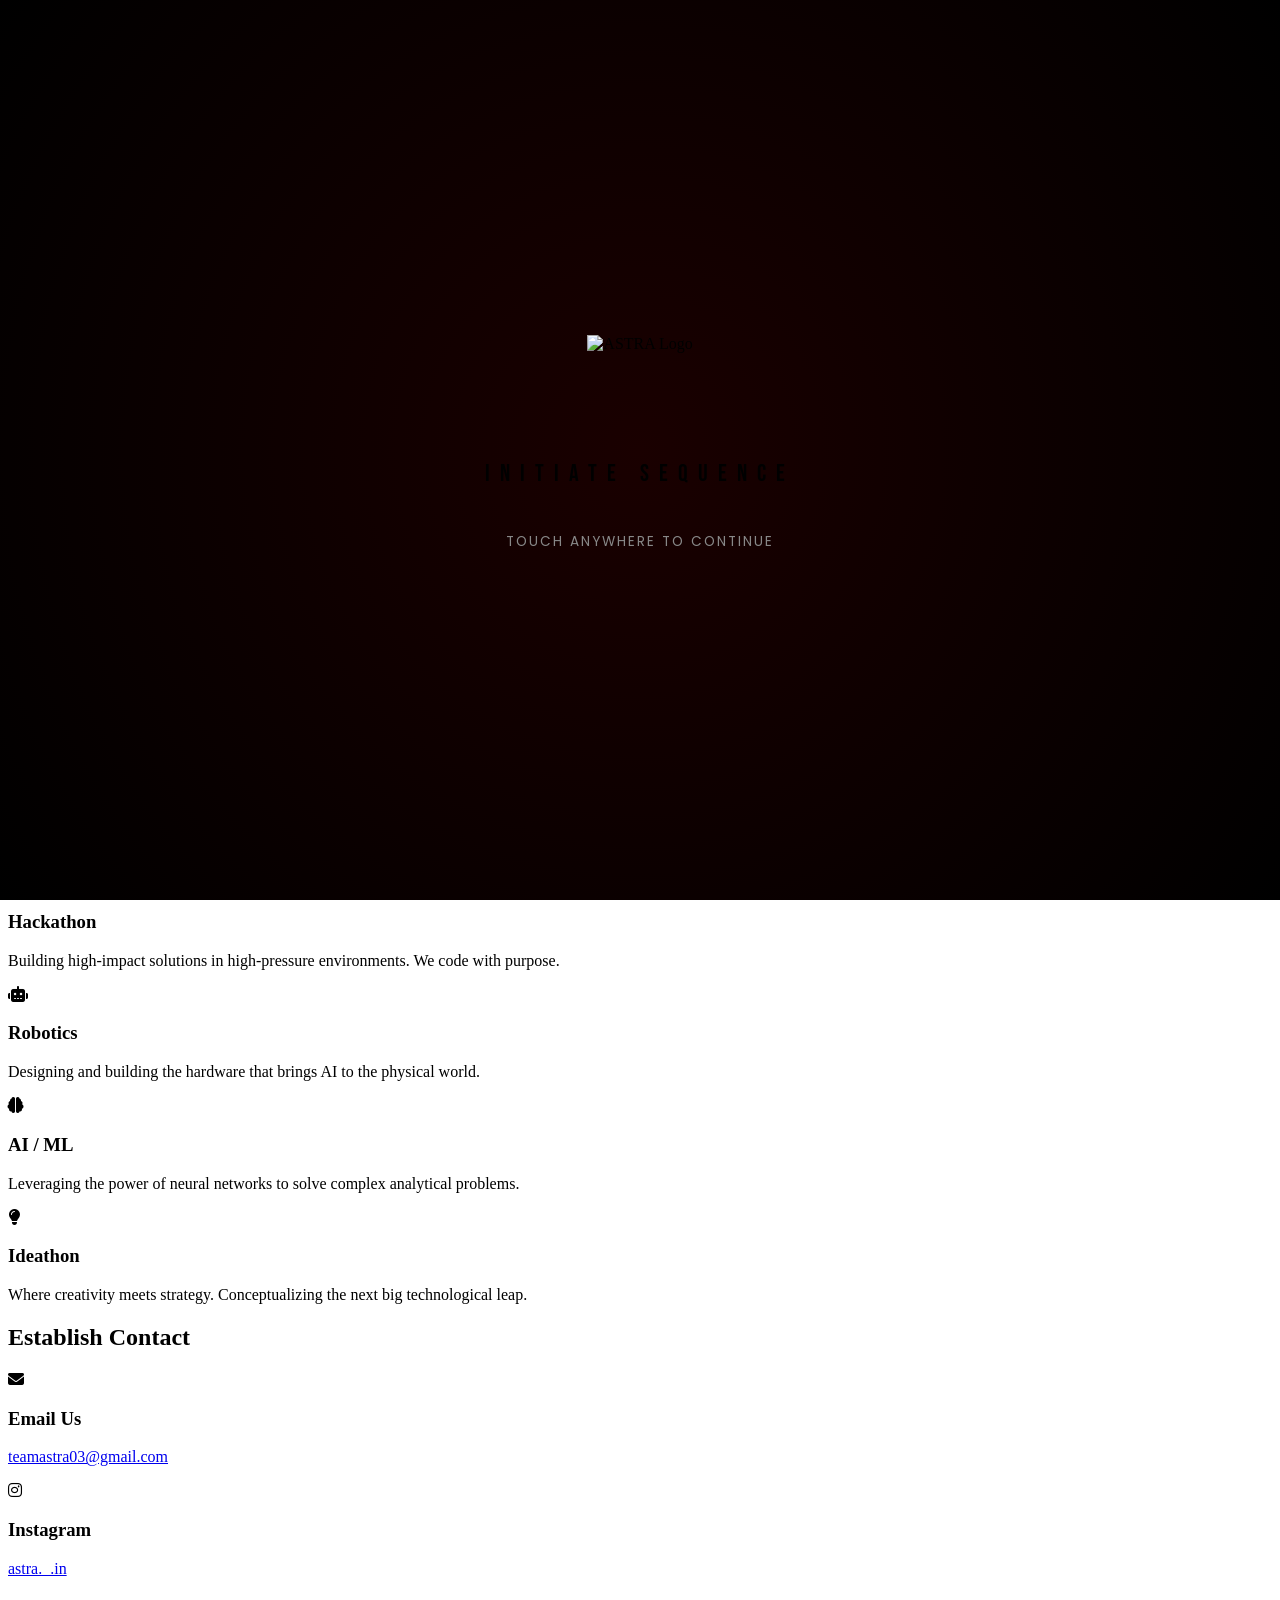
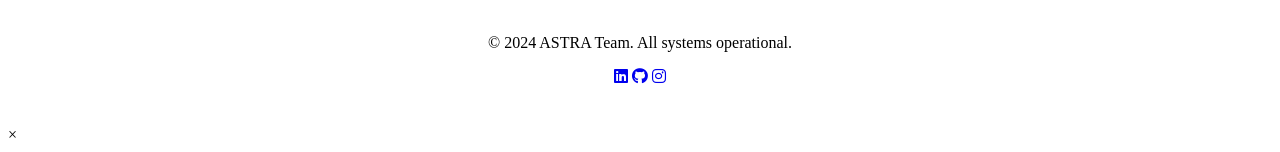
==== index.html @ c7e3aef3 "updated code" ====
<!DOCTYPE html>
<html lang="en">

<head>
    <meta charset="UTF-8">
    <meta name="viewport" content="width=device-width, initial-scale=1.0">
    <title>ASTRA – Tech Student Team</title>
    <meta name="description"
        content="ASTRA - A futuristic tech student team innovating the future through hackathons, robotics, AI/ML, and ideathons.">

    <!-- Google Fonts -->
    <link rel="preconnect" href="https://fonts.googleapis.com">
    <link rel="preconnect" href="https://fonts.gstatic.com" crossorigin>
    <link href="https://fonts.googleapis.com/css2?family=Bebas+Neue&family=Poppins:wght@300;400;600&display=swap"
        rel="stylesheet">

    <!-- Font Awesome for Icons -->
    <link rel="stylesheet" href="https://cdnjs.cloudflare.com/ajax/libs/font-awesome/6.4.0/css/all.min.css">

    <link rel="stylesheet" href="style.css">
</head>

<body>

    <!-- Preloader -->
    <div id="preloader" style="z-index: 99999; position: fixed; inset: 0; background: #050000;">
        <video id="init-video" preload="auto" playsinline style="display: none; width: 100%; height: 100%; object-fit: cover; position: absolute; top: 0; left: 0; z-index: 1;">
            <source src="initialization/WhatsApp Video 2026-04-19 at 12.56.18 PM.mp4" type="video/mp4">
        </video>
        <div id="start-overlay" class="loader-content" style="z-index: 2; cursor: pointer; text-align: center; width: 100%; height: 100%; display: flex; flex-direction: column; justify-content: center; align-items: center; background: radial-gradient(circle at center, #1a0000 0%, #000 100%);">
            <img src="logo/logo1-tp.png" alt="ASTRA Logo" style="height: 85px; width: auto; margin-bottom: 15px;">
            <p style="color: var(--text-dim); font-size: 1.5rem; letter-spacing: 10px; font-family: 'Bebas Neue', sans-serif; text-transform: uppercase;">INITIATE SEQUENCE</p>
            <p style="font-size: 0.85rem; color: #888; font-family: 'Poppins', sans-serif; margin-top: 20px; letter-spacing: 2px; text-transform: uppercase; animation: pulse 2s infinite ease-in-out;">Touch anywhere to continue</p>
        </div>
    </div>

    <!-- Scroll Progress Bar -->
    <div id="scroll-progress"></div>

    <!-- Background Decoration -->
    <div class="glow-bg"></div>

    <!-- Navigation -->
    <nav id="navbar">
        <div class="container">
            <div class="nav-logo">
                <img src="logo/logo1-tp.png" alt="ASTRA Logo" style="height: 40px; width: auto; display: block;">
            </div>
            <ul class="nav-links">
                <li><a href="#home">Home</a></li>
                <li><a href="#about">About</a></li>
                <li><a href="#directives">Directives</a></li>
                <li><a href="#gallery">Gallery</a></li>
                <li><a href="#contact">Contact</a></li>
            </ul>
            <div class="nav-controls">
                <button id="sound-toggle" title="Toggle Sound">
                    <i class="fas fa-volume-mute"></i>
                </button>
                <div class="menu-toggle">
                    <span></span>
                    <span></span>
                    <span></span>
                </div>
            </div>
        </div>
    </nav>

    <!-- Hero Section -->
    <section id="home" class="hero">
        <div class="video-container">
            <video id="hero-video" autoplay loop muted playsinline>
                <source src="video/InShot_20260418_151122389.mp4" type="video/mp4">
            </video>
            <div class="video-overlay"></div>
        </div>

        <div class="hero-content">
            <div class="hero-logo-container">
                <img src="logo/logo.png" alt="ASTRA Logo" class="hero-logo">
            </div>
            <h2 class="tagline reveal-text-delay">BEYOND THE STARS</h2>
            <a href="#directives" class="btn-glow">Discover More</a>
        </div>
    </section>

    <!-- Audio Element -->
    <audio id="bg-music" loop>
        <source src="song/WhatsApp Audio 2026-04-18 at 3.15.08 PM.mpeg" type="audio/mpeg">
    </audio>

    <!-- About Section -->
    <section id="about" class="section">
        <div class="container">
            <div class="section-header reveal">
                <h2 class="section-title">Initiating Sequence: <span class="text-gradient">About Us</span></h2>
                <div class="divider"></div>
            </div>

            <div class="about-grid">
                <div class="about-text reveal">
                    <p>ASTRA is more than just a team; it's a collective of visionaries, engineers, and creators pushing
                        the boundaries of what's possible. Based in the heart of technological innovation, we strive to
                        solve real-world problems through advanced engineering and creative thinking.</p>
                    <p>Our mission is to foster a culture of innovation and excellence within the student community,
                        preparing the next generation of tech leaders to take on global challenges.</p>
                </div>

                <div class="about-cards reveal-delay">
                    <div class="stat-card">
                        <i class="fas fa-rocket"></i>
                        <h3>Innovation</h3>
                        <p>Driven by curiosity and the desire to build the future.</p>
                    </div>
                    <div class="stat-card">
                        <i class="fas fa-users"></i>
                        <h3>Teamwork</h3>
                        <p>Collaborative excellence in every line of code.</p>
                    </div>
                </div>
            </div>
        </div>
    </section>

    <!-- Core Directives Section -->
    <section id="directives" class="section">
        <div class="container">
            <div class="section-header reveal">
                <h2 class="section-title">Core <span class="text-gradient">Directives</span></h2>
                <div class="divider"></div>
            </div>

            <div class="directives-grid">
                <div class="directive-card neon-blue reveal" data-color="blue">
                    <div class="card-glow"></div>
                    <div class="card-content">
                        <div class="icon-box"><i class="fas fa-code"></i></div>
                        <h3>Hackathon</h3>
                        <p>Building high-impact solutions in high-pressure environments. We code with purpose.</p>
                    </div>
                </div>

                <div class="directive-card neon-red reveal-delay" data-color="red">
                    <div class="card-glow"></div>
                    <div class="card-content">
                        <div class="icon-box"><i class="fas fa-robot"></i></div>
                        <h3>Robotics</h3>
                        <p>Designing and building the hardware that brings AI to the physical world.</p>
                    </div>
                </div>

                <div class="directive-card neon-purple reveal-delay-2" data-color="purple">
                    <div class="card-glow"></div>
                    <div class="card-content">
                        <div class="icon-box"><i class="fas fa-brain"></i></div>
                        <h3>AI / ML</h3>
                        <p>Leveraging the power of neural networks to solve complex analytical problems.</p>
                    </div>
                </div>

                <div class="directive-card neon-blue reveal-delay-3" data-color="blue">
                    <div class="card-glow"></div>
                    <div class="card-content">
                        <div class="icon-box"><i class="fas fa-lightbulb"></i></div>
                        <h3>Ideathon</h3>
                        <p>Where creativity meets strategy. Conceptualizing the next big technological leap.</p>
                    </div>
                </div>
            </div>
        </div>
    </section>


    <!-- Contact Section -->
    <section id="contact" class="section">

        <div class="container">
            <div class="section-header reveal">
                <h2 class="section-title">Establish <span class="text-gradient">Contact</span></h2>
                <div class="divider"></div>
            </div>

            <div class="contact-container">
                <div class="contact-info reveal">
                    <div class="contact-card">
                        <i class="fas fa-envelope"></i>
                        <h3>Email Us</h3>
                        <p><a href="mailto:teamastra03@gmail.com">teamastra03@gmail.com</a></p>
                    </div>

                    <div class="contact-card">
                        <i class="fab fa-instagram"></i>
                        <h3>Instagram</h3>
                        <p><a href="https://instagram.com/astra._.in" target="_blank">astra._.in</a></p>
                    </div>
                </div>

                <div class="tech-lines"></div>

                <div class="footer-minimal reveal-delay" style="position: relative; padding: 40px 0; display: flex; flex-direction: column; align-items: center; z-index: 1;">
                    <!-- Scaled Spider Centered behind Footer -->
                    <div style="position: absolute; top: 50%; left: 50%; transform: translate(-50%, -50%); z-index: -1; pointer-events: none; opacity: 0.35; display: flex; justify-content: center; align-items: center; width: 100vw; overflow: hidden;">
                        <img src="logo/spider-transparent.png" alt="" style="width: 100vw; max-width: none; height: auto; object-fit: cover; filter: contrast(1.8) drop-shadow(0 0 15px rgba(255, 17, 0, 0.6)); mask-image: radial-gradient(ellipse at center, black 30%, transparent 75%); -webkit-mask-image: radial-gradient(ellipse at center, black 30%, transparent 75%);">
                    </div>
                
                    <p style="margin-top: 0;">&copy; 2024 ASTRA Team. All systems operational.</p>
                    <div class="social-icons">
                        <a href="#"><i class="fab fa-linkedin"></i></a>
                        <a href="#"><i class="fab fa-github"></i></a>
                        <a href="https://instagram.com/astra._.in" target="_blank"><i class="fab fa-instagram"></i></a>
                    </div>
                </div>
            </div>
        </div>
    </section>

    <!-- Lightbox Modal -->
    <div id="lightbox" class="lightbox">
        <span class="close-lightbox">&times;</span>
        <img class="lightbox-content" id="lightbox-img">
        <div id="caption"></div>
    </div>

    <script src="script.js"></script>
</body>

</html>
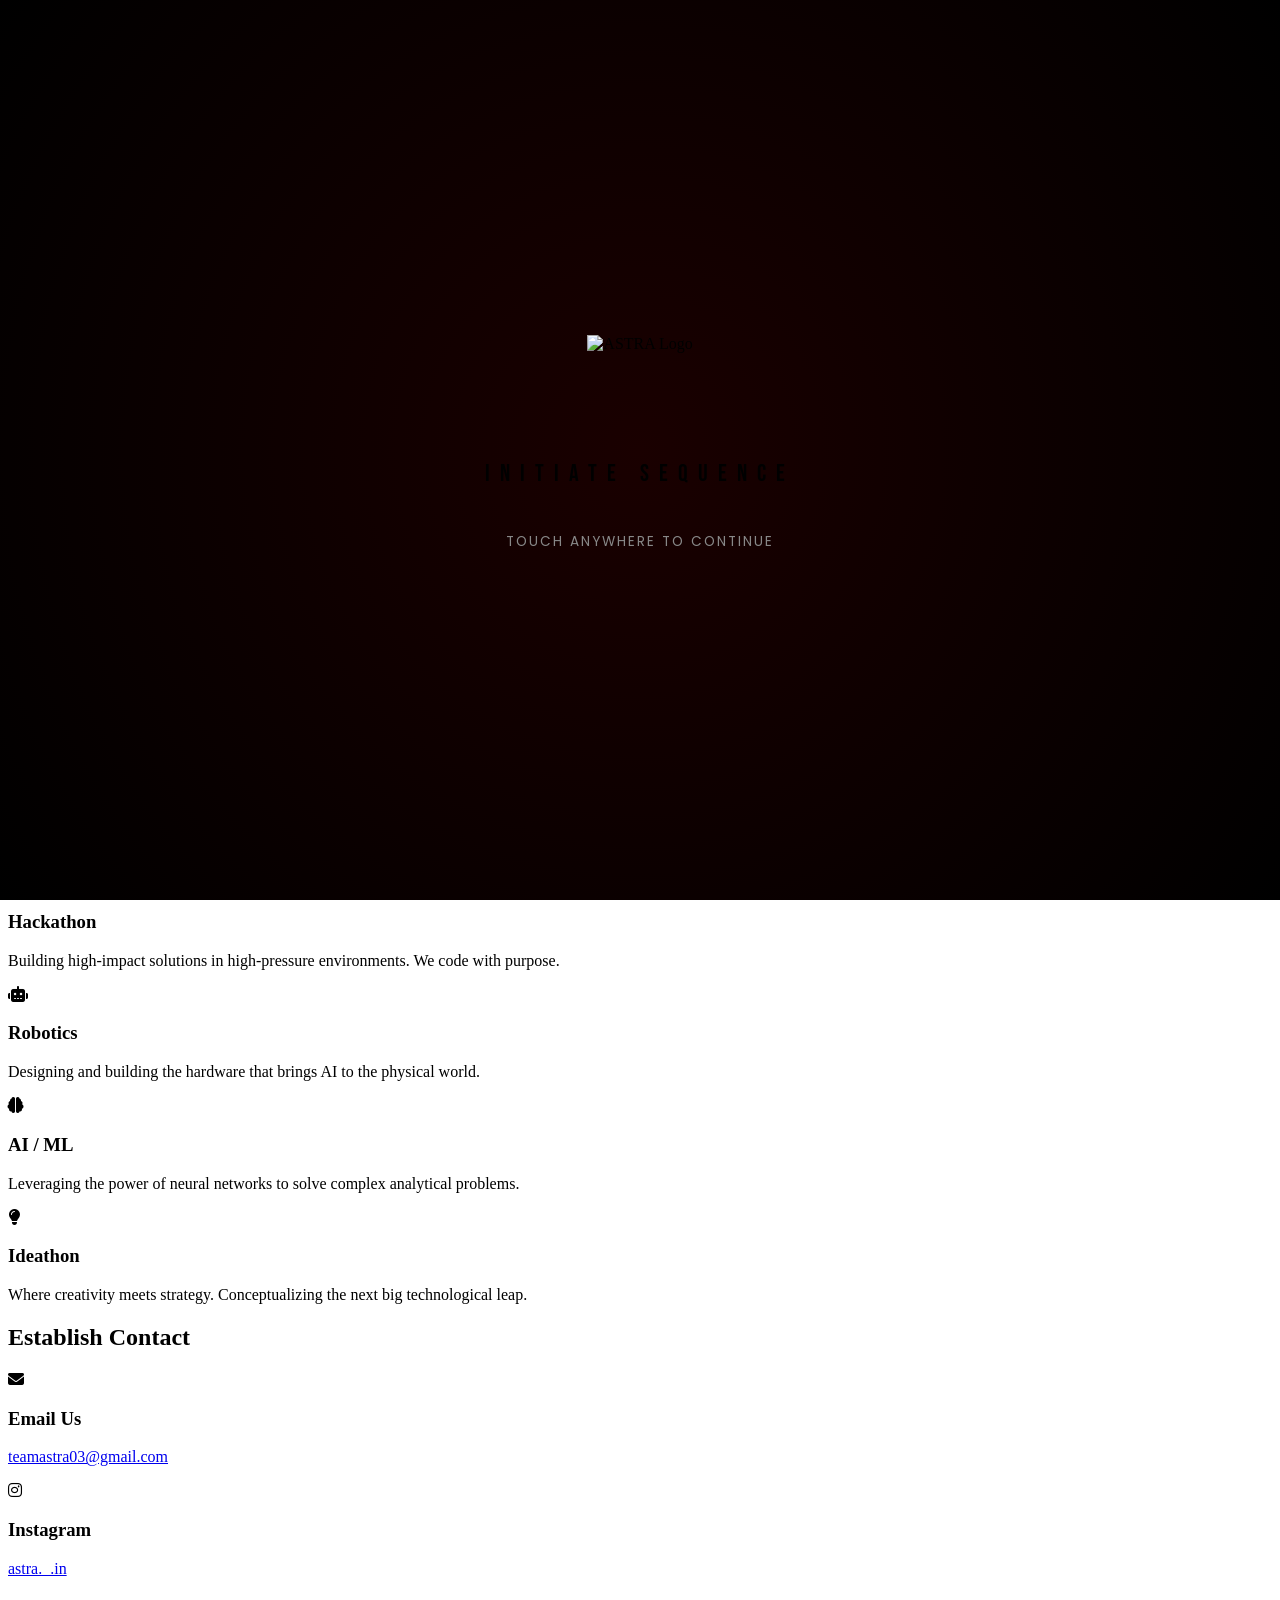
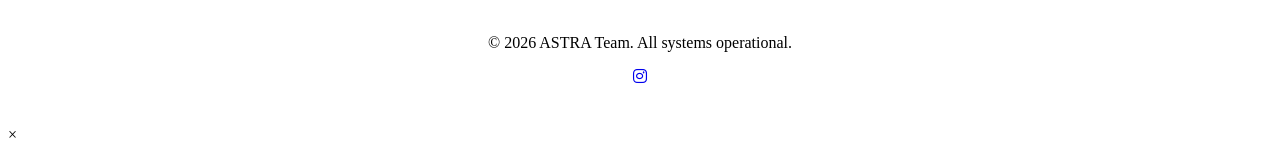
==== commit 769b65ae: "updated code" ====
--- a/index.html
+++ b/index.html
@@ -69,7 +69,7 @@
     <!-- Hero Section -->
     <section id="home" class="hero">
         <div class="video-container">
-            <video id="hero-video" autoplay loop muted playsinline>
+            <video id="hero-video" loop muted playsinline>
                 <source src="video/InShot_20260418_151122389.mp4" type="video/mp4">
             </video>
             <div class="video-overlay"></div>
@@ -84,10 +84,7 @@
         </div>
     </section>
 
-    <!-- Audio Element -->
-    <audio id="bg-music" loop>
-        <source src="song/WhatsApp Audio 2026-04-18 at 3.15.08 PM.mpeg" type="audio/mpeg">
-    </audio>
+
 
     <!-- About Section -->
     <section id="about" class="section">
@@ -203,10 +200,8 @@
                         <img src="logo/spider-transparent.png" alt="" style="width: 100vw; max-width: none; height: auto; object-fit: cover; filter: contrast(1.8) drop-shadow(0 0 15px rgba(255, 17, 0, 0.6)); mask-image: radial-gradient(ellipse at center, black 30%, transparent 75%); -webkit-mask-image: radial-gradient(ellipse at center, black 30%, transparent 75%);">
                     </div>
                 
-                    <p style="margin-top: 0;">&copy; 2024 ASTRA Team. All systems operational.</p>
+                    <p style="margin-top: 0;">&copy; 2026 ASTRA Team. All systems operational.</p>
                     <div class="social-icons">
-                        <a href="#"><i class="fab fa-linkedin"></i></a>
-                        <a href="#"><i class="fab fa-github"></i></a>
                         <a href="https://instagram.com/astra._.in" target="_blank"><i class="fab fa-instagram"></i></a>
                     </div>
                 </div>
@@ -221,6 +216,35 @@
         <div id="caption"></div>
     </div>
 
+    <!-- Liquid Metal Ripple Scripts -->
+    <script src="https://code.jquery.com/jquery-3.6.0.min.js"></script>
+    <script src="https://cdn.jsdelivr.net/npm/jquery.ripples@0.6.3/dist/jquery.ripples.min.js"></script>
+    <script>
+        $(document).ready(function() {
+            try {
+                const isMobile = /Android|webOS|iPhone|iPad|iPod|BlackBerry|IEMobile|Opera Mini/i.test(navigator.userAgent);
+                
+                $('body').ripples({
+                    resolution: isMobile ? 256 : 512,
+                    dropRadius: isMobile ? 20 : 25,
+                    perturbance: isMobile ? 0.06 : 0.04,
+                    interactive: true
+                });
+
+                // Manual trigger for mobile touch to guarantee visibility
+                if (isMobile) {
+                    $('body').on('touchstart touchmove', function(e) {
+                        var touch = e.originalEvent.touches[0] || e.originalEvent.changedTouches[0];
+                        $(this).ripples('drop', touch.pageX, touch.pageY, 15, 0.05);
+                    });
+                }
+            } catch (e) {
+                console.error("Liquid Chrome effect not supported.", e);
+            }
+        });
+    </script>
+
+    <!-- Custom Scripts -->
     <script src="script.js"></script>
 </body>
 
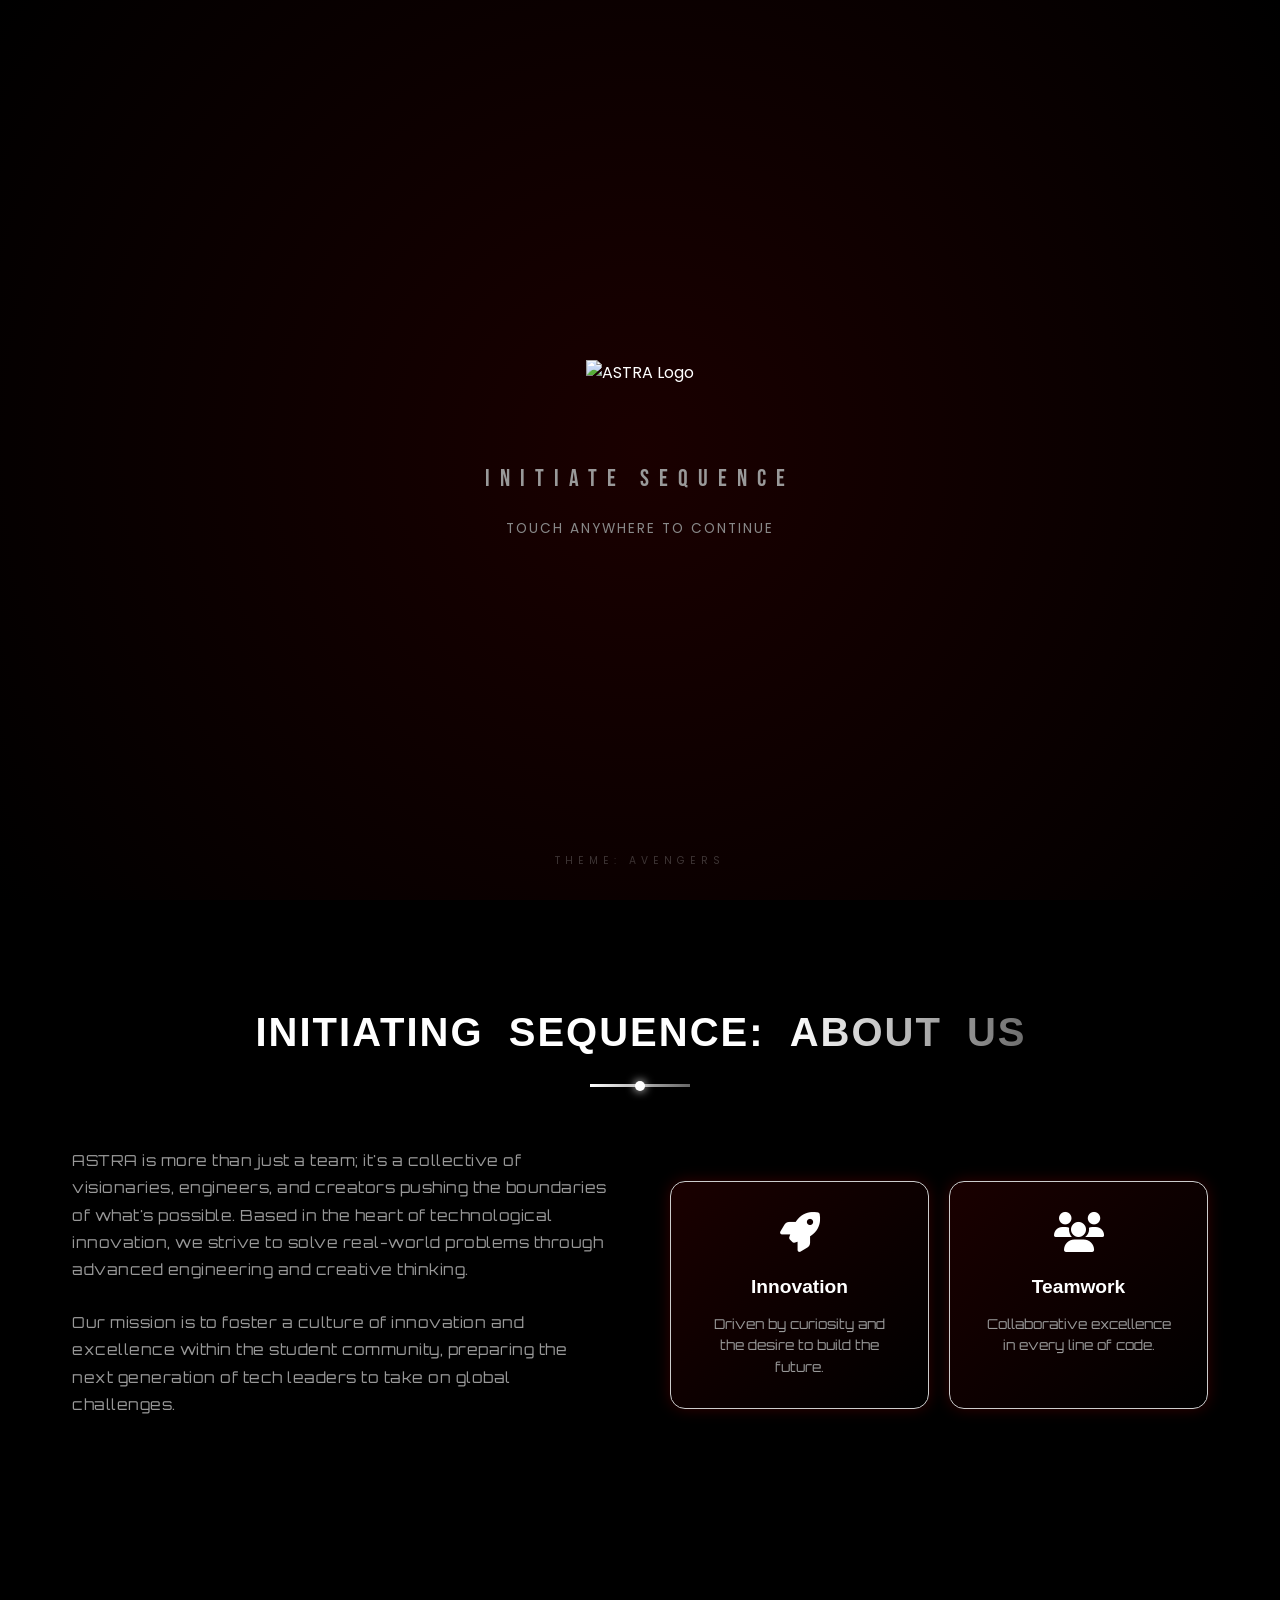
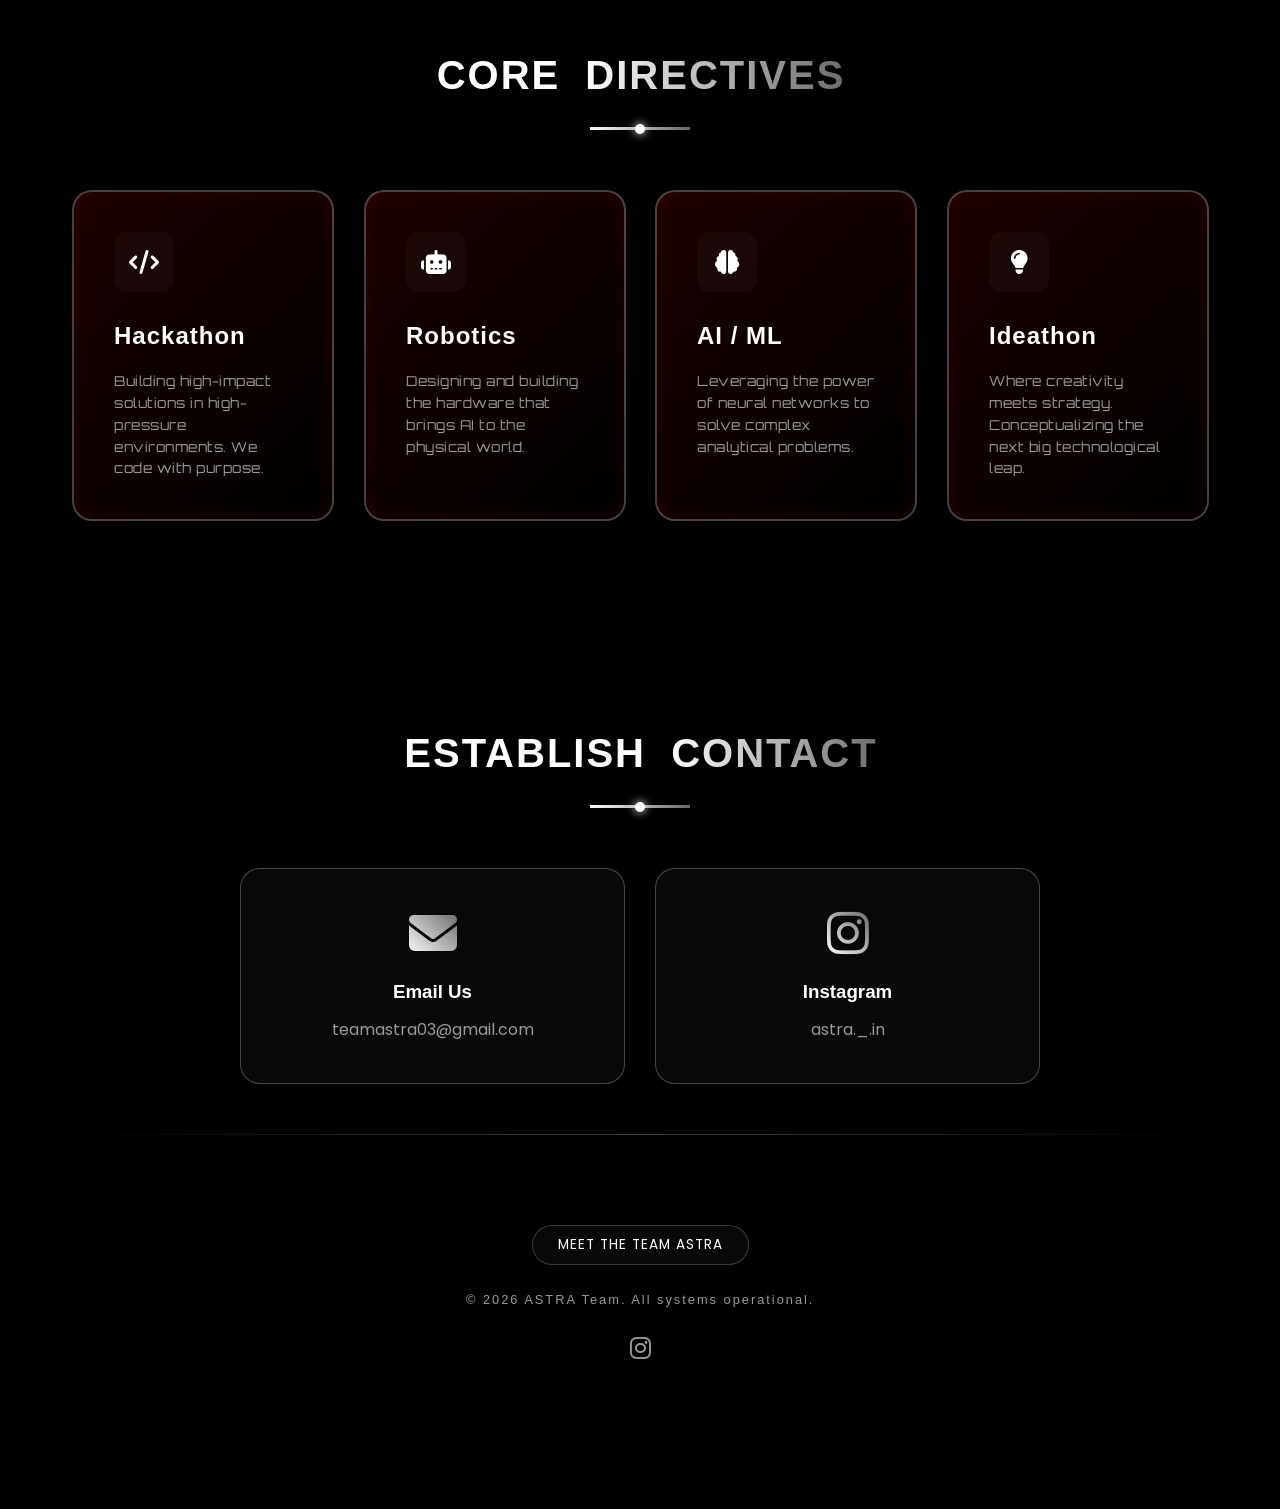
==== commit d9dd538d: "updated code" ====
--- a/index.html
+++ b/index.html
@@ -31,6 +31,7 @@
             <img src="logo/logo1-tp.png" alt="ASTRA Logo" style="height: 85px; width: auto; margin-bottom: 15px;">
             <p style="color: var(--text-dim); font-size: 1.5rem; letter-spacing: 10px; font-family: 'Bebas Neue', sans-serif; text-transform: uppercase;">INITIATE SEQUENCE</p>
             <p style="font-size: 0.85rem; color: #888; font-family: 'Poppins', sans-serif; margin-top: 20px; letter-spacing: 2px; text-transform: uppercase; animation: pulse 2s infinite ease-in-out;">Touch anywhere to continue</p>
+            <p style="position: absolute; bottom: 30px; left: 50%; transform: translateX(-50%); font-size: 0.65rem; color: rgba(255,255,255,0.2); font-family: 'Poppins', sans-serif; text-transform: uppercase; letter-spacing: 5px;">Theme: Avengers</p>
         </div>
     </div>
 
@@ -48,9 +49,9 @@
             </div>
             <ul class="nav-links">
                 <li><a href="#home">Home</a></li>
+                <li><a href="team.html">Team</a></li>
                 <li><a href="#about">About</a></li>
                 <li><a href="#directives">Directives</a></li>
-                <li><a href="#gallery">Gallery</a></li>
                 <li><a href="#contact">Contact</a></li>
             </ul>
             <div class="nav-controls">
@@ -80,7 +81,10 @@
                 <img src="logo/logo.png" alt="ASTRA Logo" class="hero-logo">
             </div>
             <h2 class="tagline reveal-text-delay">BEYOND THE STARS</h2>
-            <a href="#directives" class="btn-glow">Discover More</a>
+            <div style="display: flex; flex-direction: column; align-items: center; gap: 20px; margin-top: 15px;">
+                <a href="team.html" class="btn-glass" style="animation: heroFadeIn 1.5s ease-out 0.8s both;">Meet the Team ASTRA</a>
+                <a href="#directives" class="btn-glow" style="animation: heroFadeIn 1.5s ease-out 1.2s both;">Discover More</a>
+            </div>
         </div>
     </section>
 
@@ -90,7 +94,7 @@
     <section id="about" class="section">
         <div class="container">
             <div class="section-header reveal">
-                <h2 class="section-title">Initiating Sequence: <span class="text-gradient">About Us</span></h2>
+                <h2 class="section-title">Initiating Sequence: <span class="text-gradient">About&nbsp;Us</span></h2>
                 <div class="divider"></div>
             </div>
 
@@ -123,7 +127,7 @@
     <section id="directives" class="section">
         <div class="container">
             <div class="section-header reveal">
-                <h2 class="section-title">Core <span class="text-gradient">Directives</span></h2>
+                <h2 class="section-title">Core&nbsp;<span class="text-gradient">Directives</span></h2>
                 <div class="divider"></div>
             </div>
 
@@ -173,7 +177,7 @@
 
         <div class="container">
             <div class="section-header reveal">
-                <h2 class="section-title">Establish <span class="text-gradient">Contact</span></h2>
+                <h2 class="section-title">Establish&nbsp;<span class="text-gradient">Contact</span></h2>
                 <div class="divider"></div>
             </div>
 
@@ -199,6 +203,10 @@
                     <div style="position: absolute; top: 50%; left: 50%; transform: translate(-50%, -50%); z-index: -1; pointer-events: none; opacity: 0.35; display: flex; justify-content: center; align-items: center; width: 100vw; overflow: hidden;">
                         <img src="logo/spider-transparent.png" alt="" style="width: 100vw; max-width: none; height: auto; object-fit: cover; filter: contrast(1.8) drop-shadow(0 0 15px rgba(255, 17, 0, 0.6)); mask-image: radial-gradient(ellipse at center, black 30%, transparent 75%); -webkit-mask-image: radial-gradient(ellipse at center, black 30%, transparent 75%);">
                     </div>
+
+                    <div class="quick-links" style="margin-bottom: 25px;">
+                        <a href="team.html" style="font-family: var(--font-body); font-size: 0.85rem; color: #fff; text-decoration: none; letter-spacing: 1px; border: 1px solid rgba(255,255,255,0.2); padding: 8px 25px; border-radius: 30px; transition: all 0.3s ease; display: inline-block; background: rgba(255,255,255,0.03); text-transform: uppercase;">Meet the Team ASTRA</a>
+                    </div>
                 
                     <p style="margin-top: 0;">&copy; 2026 ASTRA Team. All systems operational.</p>
                     <div class="social-icons">
@@ -209,12 +217,7 @@
         </div>
     </section>
 
-    <!-- Lightbox Modal -->
-    <div id="lightbox" class="lightbox">
-        <span class="close-lightbox">&times;</span>
-        <img class="lightbox-content" id="lightbox-img">
-        <div id="caption"></div>
-    </div>
+
 
     <!-- Liquid Metal Ripple Scripts -->
     <script src="https://code.jquery.com/jquery-3.6.0.min.js"></script>
--- a/style.css
+++ b/style.css
@@ -0,0 +1,1559 @@
+@import url('https://fonts.googleapis.com/css2?family=Bebas+Neue&family=Poppins:wght@300;400;600&family=Orbitron:wght@400;500;700&display=swap');
+@import url('https://fonts.cdnfonts.com/css/avengeance');
+
+:root {
+    --primary-red: #cccccc;
+    --primary-glow: #ffffff;
+    --primary-blue: #ffffff; 
+    --primary-purple: #666666;
+    --bg-dark: #000000;
+    --bg-darker: #000000;
+    --glass-bg: rgba(255, 255, 255, 0.03);
+    --glass-border: rgba(255, 255, 255, 0.25);
+    --text-main: #ffffff;
+    --text-dim: #999999;
+    --font-header: 'Avengeance', sans-serif;
+    --font-body: 'Poppins', sans-serif;
+    --font-tech: 'Orbitron', sans-serif;
+    --font-avengeance: 'Avengeance', sans-serif;
+    --transition-smooth: all 0.4s cubic-bezier(0.4, 0, 0.2, 1);
+}
+
+* {
+    margin: 0;
+    padding: 0;
+    box-sizing: border-box;
+    cursor: default;
+}
+
+html {
+    scroll-behavior: smooth;
+}
+
+body {
+    background-color: var(--bg-dark);
+    background-image: radial-gradient(circle at center, #1a1a1a 0%, #000000 100%);
+    background-attachment: fixed;
+    color: var(--text-main);
+    font-family: var(--font-body);
+    overflow-x: hidden;
+    line-height: 1.6;
+}
+
+@media (max-width: 768px) {
+    body {
+        background-attachment: scroll; /* Fix for WebGL ripples on mobile */
+    }
+}
+
+::selection {
+    background: var(--primary-blue);
+    color: #fff;
+}
+
+/* Scrollbar */
+::-webkit-scrollbar {
+    width: 8px;
+}
+::-webkit-scrollbar-track {
+    background: var(--bg-darker);
+}
+::-webkit-scrollbar-thumb {
+    background: linear-gradient(var(--primary-blue), var(--primary-purple));
+    border-radius: 10px;
+}
+
+/* Utilities */
+.container {
+    max-width: 1200px;
+    margin: 0 auto;
+    padding: 0 2rem;
+}
+
+.text-gradient {
+    background: linear-gradient(90deg, var(--primary-blue), var(--primary-purple));
+    -webkit-background-clip: text;
+    -webkit-text-fill-color: transparent;
+    display: inline-block; /* Essential for padding to work on spans */
+    padding-right: 0.25em; /* Increased safety margin for leaning characters */
+    margin-right: -0.25em; /* Offset the padding to maintain visual centering */
+}
+
+.section {
+    padding: 100px 0;
+    position: relative;
+    z-index: 1;
+}
+
+/* Preloader */
+#preloader {
+    position: fixed;
+    top: 0;
+    left: 0;
+    width: 100%;
+    height: 100%;
+    background: var(--bg-darker);
+    display: flex;
+    justify-content: center;
+    align-items: center;
+    z-index: 9999;
+}
+
+.loader-content {
+    position: relative;
+    display: flex;
+    flex-direction: column;
+    align-items: center;
+}
+
+.arc-container {
+    width: 150px;
+    height: 150px;
+    position: relative;
+    margin-bottom: 20px;
+}
+
+.arc {
+    position: absolute;
+    border: 4px solid transparent;
+    border-top-color: var(--primary-blue);
+    border-radius: 50%;
+    animation: spin 2s linear infinite;
+}
+
+.arc-1 {
+    width: 100%;
+    height: 100%;
+    border-top-color: var(--primary-blue);
+    animation-duration: 1.5s;
+}
+
+.arc-2 {
+    width: 80%;
+    height: 80%;
+    top: 10%;
+    left: 10%;
+    border-top-color: var(--primary-red);
+    animation-duration: 2s;
+    animation-direction: reverse;
+}
+
+.arc-3 {
+    width: 60%;
+    height: 60%;
+    top: 20%;
+    left: 20%;
+    border-top-color: var(--primary-purple);
+    animation-duration: 1s;
+}
+
+.logo-text {
+    font-family: var(--font-header);
+    font-size: 2rem;
+    letter-spacing: 5px;
+    margin-top: 20px;
+    text-shadow: 0 0 10px var(--primary-blue);
+}
+
+@keyframes spin {
+    from { transform: rotate(0deg); }
+    to { transform: rotate(360deg); }
+}
+
+/* Scroll Progress */
+#scroll-progress {
+    position: fixed;
+    top: 0;
+    left: 0;
+    width: 0%;
+    height: 4px;
+    background: linear-gradient(90deg, var(--primary-blue), var(--primary-purple), var(--primary-red));
+    z-index: 1001;
+    transition: width 0.1s ease-out;
+}
+
+.glow-bg {
+    position: fixed;
+    top: 0;
+    left: 0;
+    width: 100%;
+    height: 100%;
+    background: var(--bg-dark); /* Solid clean background */
+    pointer-events: none;
+    z-index: -2; /* Ensures it sits behind the video (z-index: -1) */
+}
+
+/* scanlines removed for cleaner video view */
+.glow-bg::after {
+    display: none;
+}
+
+/* Navigation floating pill */
+#navbar {
+    position: fixed;
+    top: 20px;
+    left: 50%;
+    transform: translateX(-50%);
+    width: 90%;
+    max-width: 1200px;
+    padding: 15px 0;
+    z-index: 1000;
+    transition: var(--transition-smooth);
+    border-radius: 50px;
+    border: 1px solid transparent;
+}
+
+#navbar.scrolled {
+    background: rgba(15, 0, 0, 0.85);
+    backdrop-filter: blur(15px);
+    border: 1px solid var(--primary-glow);
+    box-shadow: 0 10px 30px rgba(255, 17, 0, 0.2);
+    padding: 10px 0;
+}
+
+#navbar .container {
+    display: flex;
+    justify-content: space-between;
+    align-items: center;
+}
+
+.nav-logo {
+    font-family: var(--font-header);
+    font-size: 1.8rem;
+    font-weight: 900;
+    letter-spacing: 2px;
+    color: white;
+}
+
+.nav-links {
+    display: flex;
+    list-style: none;
+    gap: 15px; /* Decreased space between links */
+}
+
+.nav-links li a {
+    text-decoration: none;
+    color: #ffffff; /* Brightened to pure white */
+    font-family: var(--font-header);
+    font-size: 0.85rem; 
+    font-weight: normal;
+    letter-spacing: 1.5px;
+    margin-right: -1.5px; /* Ensures last character is fully visible */
+    text-shadow: 0 2px 5px rgba(0,0,0,1), 0 0 15px rgba(0,0,0,0.8); 
+    transition: var(--transition-smooth);
+    text-transform: uppercase;
+    position: relative;
+    padding: 0 5px; /* Minor safety buffer */
+}
+
+/* Glowing Underline Animation */
+.nav-links li a::after {
+    content: '';
+    position: absolute;
+    bottom: 0;
+    left: 0;
+    width: 0%;
+    height: 2px;
+    background: var(--primary-glow);
+    transition: width 0.3s ease-out;
+    box-shadow: 0 0 10px var(--primary-glow);
+}
+
+.nav-links li a:hover::after {
+    width: 100%;
+}
+
+.nav-links li a:hover {
+    color: #ffffff;
+    text-shadow: 0 0 8px var(--primary-glow);
+}
+
+.nav-controls {
+    display: flex;
+    align-items: center;
+    gap: 20px;
+}
+
+#sound-toggle {
+    background: none;
+    border: 1px solid var(--glass-border);
+    color: white;
+    width: 40px;
+    height: 40px;
+    border-radius: 50%;
+    cursor: pointer;
+    display: flex;
+    justify-content: center;
+    align-items: center;
+    transition: var(--transition-smooth);
+}
+
+#sound-toggle:hover {
+    border-color: var(--primary-blue);
+    box-shadow: 0 0 10px rgba(0, 210, 255, 0.3);
+}
+
+.menu-toggle {
+    display: none;
+    flex-direction: column;
+    gap: 5px;
+    cursor: pointer;
+}
+
+.menu-toggle span {
+    width: 25px;
+    height: 2px;
+    background: white;
+    transition: var(--transition-smooth);
+}
+
+/* Hero Section */
+.hero {
+    height: 100vh;
+    display: flex;
+    justify-content: center;
+    align-items: center;
+    position: relative;
+    overflow: hidden;
+}
+
+.video-container {
+    position: absolute;
+    top: 0;
+    left: 0;
+    width: 100%;
+    height: 100%;
+    z-index: -1;
+}
+
+#hero-video {
+    width: 100%;
+    height: 100%;
+    object-fit: cover;
+}
+
+.video-overlay {
+    position: absolute;
+    top: 0;
+    left: 0;
+    width: 100%;
+    height: 100%;
+    /* Deeper Black Fade for seamless section transitions */
+    background: linear-gradient(to bottom, 
+        transparent 0%, 
+        rgba(0, 0, 0, 0.2) 30%, 
+        rgba(0, 0, 0, 0.6) 70%, 
+        rgb(0, 0, 0) 100%);
+}
+
+.hero-content {
+    text-align: center;
+    z-index: 10;
+}
+
+/* Hero Content Update */
+.hero-logo-container {
+    margin-bottom: 20px;
+    animation: heroFadeIn 1.5s ease-out;
+}
+
+.hero-logo {
+    max-width: 800px; /* Slightly increased size */
+    height: auto;
+    opacity: 0.85; 
+    mix-blend-mode: normal; 
+    filter: drop-shadow(0 0 20px rgba(255, 255, 255, 0.3)); 
+    transform: perspective(1000px) translate3d(0,0,20px); 
+    animation: heroFadeIn 1.5s ease-out;
+}
+
+.tagline {
+    font-family: var(--font-header);
+    font-size: 1.2rem; 
+    letter-spacing: 8px; 
+    color: #ffffff; /* Forced pure white to ensure it is visible */
+    text-shadow: 0 0 10px rgba(0, 0, 0, 0.8); /* Ensures it pops over any bright video spots */
+    margin-top: 0px; 
+    margin-bottom: 40px;
+    text-transform: uppercase;
+    position: relative;
+    z-index: 20; /* Keep it securely above all backgrounds and overlays */
+    animation: heroFadeIn 1.5s ease-out 0.5s both;
+}
+
+.btn-glow {
+    display: inline-block;
+    width: 300px;
+    padding: 15px 0;
+    text-align: center;
+    background: transparent;
+    border: 1px solid var(--primary-blue);
+    color: white;
+    text-decoration: none;
+    font-family: var(--font-header);
+    letter-spacing: 2px;
+    text-transform: uppercase;
+    position: relative;
+    transition: var(--transition-smooth);
+    animation: heroFadeIn 1.5s ease-out 1s both;
+    overflow: hidden;
+}
+
+.btn-glow::before {
+    content: '';
+    position: absolute;
+    top: 0;
+    left: -100%;
+    width: 100%;
+    height: 100%;
+    background: linear-gradient(90deg, transparent, rgba(0, 210, 255, 0.2), transparent);
+    transition: 0.5s;
+}
+
+.btn-glow:hover::before {
+    left: 100%;
+}
+
+.btn-glow:hover {
+    background: var(--primary-blue);
+    box-shadow: 0 0 20px var(--primary-blue);
+    color: var(--bg-dark);
+}
+
+.btn-glass {
+    display: inline-block;
+    width: 300px;
+    padding: 15px 0;
+    text-align: center;
+    background: rgba(255, 255, 255, 0.01); /* Almost invisible background */
+    backdrop-filter: blur(8px) saturate(150%); /* Clearer, less milky blur */
+    -webkit-backdrop-filter: blur(8px) saturate(150%);
+    border: 1px solid rgba(255, 255, 255, 0.08); /* Ultrathin border */
+    border-radius: 12px;
+    color: #ffffff;
+    text-decoration: none;
+    font-family: var(--font-header);
+    letter-spacing: 2px;
+    word-spacing: 8px; 
+    text-transform: uppercase;
+    font-size: 0.9rem;
+    transition: all 0.4s cubic-bezier(0.175, 0.885, 0.32, 1.275);
+    box-shadow: inset 0 0 0 1px rgba(255, 255, 255, 0.03); /* Minimal inner reflection */
+    position: relative;
+    overflow: hidden;
+    z-index: 1;
+}
+.btn-glass::before {
+    content: '';
+    position: absolute;
+    top: 0;
+    left: -100%;
+    width: 100%;
+    height: 100%;
+    background: linear-gradient(90deg, transparent, rgba(255, 255, 255, 0.1), transparent);
+    transition: 0.6s;
+    z-index: -1;
+}
+
+.btn-glass:hover::before {
+    left: 100%;
+}
+
+.btn-glass:hover {
+    background: rgba(255, 255, 255, 0.05);
+    border-color: rgba(255, 255, 255, 0.2);
+    transform: translateY(-4px) scale(1.02);
+    box-shadow: 0 10px 25px 0 rgba(0, 0, 0, 0.3);
+    color: #fff;
+    text-shadow: 0 0 10px rgba(255, 255, 255, 0.4);
+}
+
+@keyframes heroFadeIn {
+    from { opacity: 0; transform: translateY(30px); filter: blur(10px); }
+    to { opacity: 1; transform: translateY(0); filter: blur(0); }
+}
+
+/* Sections Styling */
+.section-header {
+    text-align: center;
+    margin-bottom: 60px;
+}
+
+.section-title {
+    font-family: var(--font-header);
+    font-size: 2.5rem;
+    text-transform: uppercase;
+    letter-spacing: 2px;
+    word-spacing: 12px; /* Force space between words for Avengeance font */
+    margin-right: -2px; /* Balancing letter-spacing */
+    margin-bottom: 20px;
+    overflow: visible;
+}
+
+.divider {
+    width: 100px;
+    height: 3px;
+    background: linear-gradient(90deg, var(--primary-blue), var(--primary-purple));
+    margin: 0 auto;
+    position: relative;
+}
+
+.divider::after {
+    content: '';
+    position: absolute;
+    top: 50%;
+    left: 50%;
+    transform: translate(-50%, -50%);
+    width: 10px;
+    height: 10px;
+    background: white;
+    border-radius: 50%;
+    box-shadow: 0 0 10px white;
+}
+
+/* About Section */
+.about-grid {
+    display: grid;
+    grid-template-columns: 1fr 1fr;
+    gap: 60px;
+    align-items: center;
+}
+
+.about-text p {
+    font-family: var(--font-tech);
+    color: var(--text-dim);
+    line-height: 1.8;
+    margin-bottom: 25px;
+    font-size: 0.95rem;
+    letter-spacing: 0.5px;
+}
+
+.about-cards {
+    display: grid;
+    grid-template-columns: 1fr 1fr;
+    gap: 20px;
+}
+
+.stat-card {
+    background: linear-gradient(135deg, rgba(255, 0, 0, 0.1), rgba(0, 0, 0, 0.5));
+    border: 1px solid var(--primary-red);
+    box-shadow: 0 0 15px rgba(255, 0, 0, 0.2);
+    padding: 30px;
+    border-radius: 15px;
+    text-align: center;
+    transition: var(--transition-smooth);
+    backdrop-filter: blur(10px);
+}
+
+.stat-card:hover {
+    transform: translateY(-10px);
+    box-shadow: 0 0 30px var(--primary-red);
+    background: rgba(255, 0, 0, 0.15);
+}
+
+.stat-card i {
+    font-size: 2.5rem;
+    color: var(--primary-blue);
+    margin-bottom: 20px;
+}
+
+.stat-card h3 {
+    font-family: var(--font-header);
+    margin-bottom: 10px;
+    font-size: 1.2rem;
+}
+
+.stat-card p {
+    font-family: var(--font-tech);
+    font-size: 0.85rem;
+    line-height: 1.6;
+    color: var(--text-dim);
+}
+
+/* Core Directives */
+.directives-grid {
+    display: grid;
+    grid-template-columns: repeat(auto-fit, minmax(250px, 1fr));
+    gap: 30px;
+}
+
+.directive-card {
+    position: relative;
+    padding: 40px;
+    background: linear-gradient(135deg, #1a0000, #000000);
+    border: 2px solid var(--glass-border);
+    border-radius: 20px;
+    overflow: hidden;
+    transition: var(--transition-smooth);
+    box-shadow: inset 0 0 20px rgba(255, 0, 0, 0.1);
+}
+
+.card-glow {
+    position: absolute;
+    top: 50%;
+    left: 50%;
+    transform: translate(-50%, -50%);
+    width: 200%;
+    height: 200%;
+    background: radial-gradient(circle, rgba(255, 17, 0, 0.15) 0%, transparent 60%);
+    opacity: 0;
+    transition: var(--transition-smooth);
+    pointer-events: none;
+}
+
+.directive-card:hover .card-glow {
+    opacity: 1;
+}
+
+.directive-card:hover {
+    transform: scale(1.05) translateY(-5px);
+    border-color: var(--primary-red);
+    box-shadow: 0 0 30px rgba(255, 17, 0, 0.4), inset 0 0 10px rgba(255, 17, 0, 0.2);
+}
+
+.directive-card.neon-blue:hover, 
+.directive-card.neon-red:hover, 
+.directive-card.neon-purple:hover { 
+    border-color: #ff0000; 
+    box-shadow: 0 0 40px rgba(255, 0, 0, 0.5);
+}
+
+.icon-box {
+    width: 60px;
+    height: 60px;
+    background: var(--glass-bg);
+    border-radius: 12px;
+    display: flex;
+    justify-content: center;
+    align-items: center;
+    margin-bottom: 25px;
+    transition: var(--transition-smooth);
+}
+
+.directive-card:hover .icon-box {
+    background: white;
+}
+
+.directive-card:hover .icon-box i {
+    color: var(--bg-dark);
+}
+
+.icon-box i {
+    font-size: 1.5rem;
+    color: white;
+}
+
+.directive-card h3 {
+    font-family: var(--font-header);
+    font-size: 1.5rem;
+    margin-bottom: 15px;
+    letter-spacing: 1px;
+}
+
+.directive-card p {
+    font-family: var(--font-tech);
+    color: var(--text-dim);
+    font-size: 0.85rem;
+    line-height: 1.6;
+    letter-spacing: 0.5px;
+}
+
+/* Gallery Section */
+.gallery-grid {
+    display: grid;
+    grid-template-columns: repeat(auto-fit, minmax(300px, 1fr));
+    gap: 20px;
+}
+
+.gallery-item {
+    position: relative;
+    border-radius: 15px;
+    overflow: hidden;
+    aspect-ratio: 16/9;
+    cursor: pointer;
+}
+
+.gallery-item img {
+    width: 100%;
+    height: 100%;
+    object-fit: cover;
+    transition: transform 0.6s cubic-bezier(0.4, 0, 0.2, 1);
+}
+
+.gallery-overlay {
+    position: absolute;
+    top: 0;
+    left: 0;
+    width: 100%;
+    height: 100%;
+    background: rgba(0, 210, 255, 0.4);
+    display: flex;
+    justify-content: center;
+    align-items: center;
+    opacity: 0;
+    transition: var(--transition-smooth);
+    backdrop-filter: blur(5px);
+}
+
+.gallery-overlay span {
+    font-family: var(--font-header);
+    color: white;
+    border: 2px solid white;
+    padding: 10px 20px;
+    letter-spacing: 2px;
+    text-transform: uppercase;
+}
+
+.gallery-item:hover img {
+    transform: scale(1.1);
+}
+
+.gallery-item:hover .gallery-overlay {
+    opacity: 1;
+}
+
+/* Contact Section */
+.contact-container {
+    display: flex;
+    flex-direction: column;
+    align-items: center;
+    gap: 50px;
+}
+
+.contact-info {
+    display: grid;
+    grid-template-columns: 1fr 1fr;
+    gap: 30px;
+    width: 100%;
+    max-width: 800px;
+}
+
+.contact-card {
+    background: var(--glass-bg);
+    border: 1px solid var(--glass-border);
+    padding: 40px;
+    border-radius: 20px;
+    text-align: center;
+    transition: var(--transition-smooth);
+}
+
+.contact-card:hover {
+    border-color: var(--primary-purple);
+    box-shadow: 0 0 20px rgba(188, 0, 255, 0.2);
+    transform: translateY(-5px);
+}
+
+.contact-card i {
+    font-size: 3rem;
+    margin-bottom: 20px;
+    background: linear-gradient(45deg, var(--primary-blue), var(--primary-purple));
+    -webkit-background-clip: text;
+    -webkit-text-fill-color: transparent;
+}
+
+.contact-card h3 {
+    font-family: var(--font-header);
+    margin-bottom: 10px;
+}
+
+.contact-card a {
+    color: var(--text-dim);
+    text-decoration: none;
+    transition: var(--transition-smooth);
+}
+
+.contact-card a:hover {
+    color: var(--primary-blue);
+}
+
+.tech-lines {
+    width: 100%;
+    height: 1px;
+    background: linear-gradient(90deg, transparent, var(--glass-border), transparent);
+    position: relative;
+}
+
+.footer-minimal {
+    text-align: center;
+    padding-bottom: 40px;
+}
+
+.footer-minimal p {
+    font-family: var(--font-header);
+    font-size: 0.8rem;
+    letter-spacing: 2px;
+    color: var(--text-dim);
+    margin-bottom: 20px;
+}
+
+.social-icons {
+    display: flex;
+    gap: 20px;
+    justify-content: center;
+}
+
+.social-icons a {
+    color: var(--text-dim);
+    font-size: 1.5rem;
+    transition: var(--transition-smooth);
+}
+
+.social-icons a:hover {
+    color: var(--primary-blue);
+    transform: translateY(-5px);
+}
+
+/* Lightbox Modal */
+.lightbox {
+    display: none;
+    position: fixed;
+    z-index: 2000;
+    top: 0;
+    left: 0;
+    width: 100%;
+    height: 100%;
+    background-color: rgba(2, 2, 2, 0.95);
+    backdrop-filter: blur(10px);
+}
+
+.lightbox-content {
+    margin: auto;
+    display: block;
+    max-width: 90%;
+    max-height: 80%;
+    margin-top: 5vh;
+    border: 1px solid var(--glass-border);
+}
+
+#caption {
+    margin: auto;
+    display: block;
+    width: 80%;
+    max-width: 700px;
+    text-align: center;
+    color: #ccc;
+    padding: 20px 0;
+    font-family: var(--font-header);
+    letter-spacing: 2px;
+}
+
+.close-lightbox {
+    position: absolute;
+    top: 30px;
+    right: 35px;
+    color: #f1f1f1;
+    font-size: 40px;
+    font-weight: bold;
+    cursor: pointer;
+}
+
+/* Animations */
+.reveal {
+    opacity: 0;
+    transform: translateY(50px);
+    transition: all 0.8s ease-out;
+}
+
+.reveal.active {
+    opacity: 1;
+    transform: translateY(0);
+}
+
+.reveal-delay {
+    opacity: 0;
+    transform: translateY(50px);
+    transition: all 0.8s ease-out 0.2s;
+}
+
+.reveal-delay.active {
+    opacity: 1;
+    transform: translateY(0);
+}
+
+.reveal-delay-2 {
+    opacity: 0;
+    transform: translateY(50px);
+    transition: all 0.8s ease-out 0.4s;
+}
+
+.reveal-delay-2.active {
+    opacity: 1;
+    transform: translateY(0);
+}
+
+.reveal-delay-3 {
+    opacity: 0;
+    transform: translateY(50px);
+    transition: all 0.8s ease-out 0.6s;
+}
+
+.reveal-delay-3.active {
+    opacity: 1;
+    transform: translateY(0);
+}
+
+/* Responsive */
+@media (max-width: 992px) {
+    .hero-logo { max-width: 80vw; } 
+    .about-grid { grid-template-columns: 1fr; }
+    
+    /* Transparent fully animated mobile menu */
+    .nav-links { 
+        position: absolute;
+        top: 100%;
+        left: 0;
+        width: 100%;
+        flex-direction: column;
+        background: transparent; /* Fully transparent */
+        padding: 20px 0;
+        text-align: center;
+        opacity: 0;
+        visibility: hidden;
+        transform: translateY(-20px);
+        transition: all 0.4s cubic-bezier(0.4, 0, 0.2, 1);
+        border: none; /* Removed the border as well for absolute transparency */
+    }
+    
+    .nav-links.active {
+        opacity: 1;
+        visibility: visible;
+        transform: translateY(0);
+    }
+
+    .menu-toggle { display: flex; }
+}
+
+@media (max-width: 768px) {
+    .hero-logo { max-width: 90vw; }
+    .tagline { 
+        font-size: 0.9rem; 
+        letter-spacing: 4px; 
+        margin-bottom: 30px; 
+        padding: 0 10px;
+    }
+    .contact-info { grid-template-columns: 1fr; }
+    .container { padding: 0 1.5rem; }
+}
+
+@media (max-width: 480px) {
+    .hero-logo { max-width: 95vw; }
+    .tagline { 
+        font-size: 0.8rem; 
+        letter-spacing: 3px; 
+    }
+    .btn-glow {
+        padding: 12px 30px;
+        font-size: 0.9rem;
+    }
+}
+
+/* --- Team Page --- */
+.team-section {
+    padding: 120px 0;
+}
+
+.main-team-title {
+    font-size: 4rem;
+    letter-spacing: 12px;
+    word-spacing: 25px; /* Significant gap between THE, TEAM, and ASTRA */
+    text-align: center;
+    font-weight: 800;
+    margin-top: 40px;
+    text-shadow: 0 0 30px rgba(255, 255, 255, 0.2);
+    overflow: visible;
+    white-space: nowrap; /* Keep it on one line as a flagship title */
+    display: block;
+    width: 100%;
+    margin-right: -12px; /* Crucial: offsets the letter-spacing to truly center the word */
+}
+
+.team-grid {
+    display: grid;
+    grid-template-columns: repeat(auto-fit, minmax(280px, 1fr));
+    gap: 30px;
+    margin-top: 40px;
+}
+
+.leader-grid {
+    display: flex;
+    justify-content: center;
+    flex-wrap: wrap;
+    gap: 40px;
+    margin-bottom: 80px;
+}
+
+.member-card {
+    background: linear-gradient(135deg, rgba(255, 255, 255, 0.12) 0%, rgba(255, 255, 255, 0.04) 100%);
+    padding: 60px 30px;
+    text-align: center;
+    position: relative;
+    clip-path: polygon(50% 0%, 100% 15%, 100% 85%, 50% 100%, 0% 85%, 0% 15%);
+    transition: var(--transition-smooth);
+    display: flex;
+    flex-direction: column;
+    align-items: center;
+    border: none; /* Borders don't work with clip-path */
+}
+
+/* Simulated Border for Hexagon */
+.member-card::after {
+    content: '';
+    position: absolute;
+    top: 0;
+    left: 0;
+    right: 0;
+    bottom: 0;
+    background: linear-gradient(135deg, rgba(255, 255, 255, 0.3), transparent);
+    clip-path: polygon(50% 0%, 100% 15%, 100% 85%, 50% 100%, 0% 85%, 0% 15%);
+    padding: 2px; /* This is the border width */
+    -webkit-mask: 
+        linear-gradient(#fff 0 0) content-box, 
+        linear-gradient(#fff 0 0);
+    -webkit-mask-composite: xor;
+    mask-composite: exclude;
+    pointer-events: none;
+}
+
+.member-card:hover {
+    transform: translateY(-15px) scale(1.05);
+    background: linear-gradient(135deg, rgba(255, 255, 255, 0.18) 0%, rgba(255, 255, 255, 0.08) 100%);
+    filter: drop-shadow(0 0 20px rgba(255, 255, 255, 0.2));
+}
+
+.member-card i.fa-user-circle {
+    font-size: 4rem;
+    color: #fff;
+    margin-bottom: 20px;
+    opacity: 0.8;
+    transition: 0.4s;
+    filter: drop-shadow(0 0 10px rgba(255, 255, 255, 0.3));
+}
+
+.member-card:hover i.fa-user-circle {
+    transform: scale(1.1);
+    opacity: 1;
+    filter: drop-shadow(0 0 20px rgba(255, 255, 255, 0.5));
+}
+
+.member-card h3 {
+    font-family: var(--font-header);
+    font-size: 2rem;
+    margin-bottom: 8px;
+    letter-spacing: 3px;
+    color: #fff;
+    text-shadow: 0 0 10px rgba(0,0,0,1);
+}
+
+.member-card .role {
+    color: var(--primary-glow);
+    font-size: 0.8rem;
+    text-transform: uppercase;
+    letter-spacing: 4px;
+    margin-bottom: 25px;
+    font-weight: 600;
+    opacity: 0.9;
+}
+
+.member-links {
+    display: flex;
+    gap: 25px;
+    margin-top: auto;
+}
+
+/* --- Member Portraits --- */
+.member-photo-wrapper {
+    width: 150px;
+    height: 150px;
+    margin: 0 auto 25px;
+    border-radius: 50%;
+    position: relative;
+    border: 2px solid rgba(255, 255, 255, 0.4);
+    overflow: hidden;
+    box-shadow: 0 0 30px rgba(255, 255, 255, 0.1);
+    transition: var(--transition-smooth);
+}
+
+.lead-card .member-photo-wrapper {
+    width: 180px;
+    height: 180px;
+    border-color: #ffffff;
+    box-shadow: 0 0 40px rgba(255, 255, 255, 0.3);
+}
+
+/* Scanning Effect for Portraits */
+.member-photo-wrapper::after {
+    content: '';
+    position: absolute;
+    top: -100%;
+    left: 0;
+    width: 100%;
+    height: 50%;
+    background: linear-gradient(to bottom, transparent, rgba(255, 255, 255, 0.2), transparent);
+    animation: scanLine 4s linear infinite;
+    pointer-events: none;
+}
+
+@keyframes scanLine {
+    0% { top: -100%; }
+    100% { top: 100%; }
+}
+
+.member-photo {
+    width: 100%;
+    height: 100%;
+    object-fit: cover;
+    filter: brightness(1.1) contrast(1.1) saturate(0.8);
+    transition: var(--transition-smooth);
+}
+
+.member-card:hover .member-photo-wrapper {
+    transform: scale(1.05);
+    border-color: #fff;
+    box-shadow: 0 0 50px rgba(255, 255, 255, 0.4);
+}
+
+.member-card:hover .member-photo {
+    transform: scale(1.1);
+}
+
+.member-links a {
+    color: rgba(255, 255, 255, 0.6);
+    font-size: 1.8rem;
+    transition: all 0.3s ease;
+}
+
+.member-links a:hover {
+    color: #fff;
+    transform: translateY(-3px) scale(1.2);
+    text-shadow: 0 0 15px rgba(255, 255, 255, 0.8);
+}
+
+/* --- Lead & Co-Lead Elite Styles --- */
+.lead-card {
+    min-width: 400px;
+    padding: 80px 40px;
+    clip-path: polygon(50% 0%, 100% 12%, 100% 88%, 50% 100%, 0% 88%, 0% 12%);
+    background: linear-gradient(135deg, rgba(255, 255, 255, 0.25) 0%, rgba(255, 255, 255, 0.08) 100%);
+    animation: float 4s ease-in-out infinite;
+    border: none;
+}
+
+.lead-card::after {
+    clip-path: polygon(50% 0%, 100% 12%, 100% 88%, 50% 100%, 0% 88%, 0% 12%);
+    background: linear-gradient(135deg, #fff, transparent);
+}
+
+.lead-card i.fa-crown {
+    font-size: 5rem;
+    color: #fff;
+    margin-bottom: 25px;
+    filter: drop-shadow(0 0 20px rgba(255, 255, 255, 0.8));
+}
+
+.lead-card h3 {
+    font-size: 2.8rem;
+    color: #ffffff;
+    margin-bottom: 20px;
+    text-shadow: 0 0 15px rgba(255, 255, 255, 0.5);
+}
+
+.lead-card .role {
+    color: #000;
+    background: #fff;
+    padding: 6px 20px;
+    border-radius: 4px;
+    font-weight: 800;
+    box-shadow: 0 0 25px rgba(255,255,255,0.6);
+}
+
+.co-lead-card {
+    min-width: 340px;
+    padding: 60px 30px;
+    animation: float 4s ease-in-out infinite;
+    animation-delay: 1.5s;
+    border: none;
+}
+
+.co-lead-card i.fa-shield-alt {
+    font-size: 4rem;
+    color: rgba(255,255,255,0.8);
+    margin-bottom: 20px;
+    filter: drop-shadow(0 0 15px rgba(255, 255, 255, 0.4));
+}
+
+.co-lead-card h3 {
+    font-size: 2.2rem;
+}
+
+.co-lead-card .role {
+    color: #000;
+    background: rgba(255,255,255,0.8);
+    padding: 5px 15px;
+    border-radius: 4px;
+    font-weight: 700;
+}
+
+@keyframes float {
+    0% { transform: translateY(0px); }
+    50% { transform: translateY(-15px); }
+    100% { transform: translateY(0px); }
+}
+
+/* Robotics Specific Sizing */
+.robotics-grid {
+    display: flex;
+    justify-content: center;
+    gap: 30px;
+}
+
+.robotics-grid .member-card {
+    width: 200px;
+    padding: 50px 20px;
+    clip-path: polygon(50% 0%, 100% 15%, 100% 85%, 50% 100%, 0% 85%, 0% 15%);
+}
+
+.robotics-grid .member-photo-wrapper {
+    width: 100px;
+    height: 100px;
+}
+
+.robotics-grid .member-card h3 {
+    font-size: 1.4rem;
+    letter-spacing: 2px;
+}
+
+.robotics-grid .member-card .role {
+    font-size: 0.65rem;
+    letter-spacing: 2px;
+}
+
+.robotics-grid .member-links a {
+    font-size: 1.4rem;
+}
+
+/* --- Cinematic Team Background FX --- */
+.team-bg-fx {
+    position: fixed;
+    top: 0;
+    left: 0;
+    width: 100%;
+    height: 100%;
+    z-index: -2;
+    overflow: hidden;
+    background: radial-gradient(circle at 50% 50%, #050505 0%, #000000 100%);
+    font-size: 0.8rem;
+    text-transform: uppercase;
+    letter-spacing: 4px;
+    margin-bottom: 25px;
+    font-weight: 600;
+    opacity: 0.9;
+}
+
+.member-links {
+    display: flex;
+    gap: 25px;
+    margin-top: auto;
+}
+
+/* --- Member Portraits --- */
+.member-photo-wrapper {
+    width: 150px;
+    height: 150px;
+    margin: 0 auto 25px;
+    border-radius: 50%;
+    position: relative;
+    border: 2px solid rgba(255, 255, 255, 0.4);
+    overflow: hidden;
+    box-shadow: 0 0 30px rgba(255, 255, 255, 0.1);
+    transition: var(--transition-smooth);
+}
+
+.lead-card .member-photo-wrapper {
+    width: 180px;
+    height: 180px;
+    border-color: #ffffff;
+    box-shadow: 0 0 40px rgba(255, 255, 255, 0.3);
+}
+
+/* Scanning Effect for Portraits */
+.member-photo-wrapper::after {
+    content: '';
+    position: absolute;
+    top: -100%;
+    left: 0;
+    width: 100%;
+    height: 50%;
+    background: linear-gradient(to bottom, transparent, rgba(255, 255, 255, 0.2), transparent);
+    animation: scanLine 4s linear infinite;
+    pointer-events: none;
+}
+
+@keyframes scanLine {
+    0% { top: -100%; }
+    100% { top: 100%; }
+}
+
+.member-photo {
+    width: 100%;
+    height: 100%;
+    object-fit: cover;
+    filter: brightness(1.1) contrast(1.1) saturate(0.8);
+    transition: var(--transition-smooth);
+}
+
+.member-card:hover .member-photo-wrapper {
+    transform: scale(1.05);
+    border-color: #fff;
+    box-shadow: 0 0 50px rgba(255, 255, 255, 0.4);
+}
+
+.member-card:hover .member-photo {
+    transform: scale(1.1);
+}
+
+.member-links a {
+    color: rgba(255, 255, 255, 0.6);
+    font-size: 1.8rem;
+    transition: all 0.3s ease;
+}
+
+.member-links a:hover {
+    color: #fff;
+    transform: translateY(-3px) scale(1.2);
+    text-shadow: 0 0 15px rgba(255, 255, 255, 0.8);
+}
+
+/* --- Lead & Co-Lead Elite Styles --- */
+.lead-card {
+    min-width: 400px;
+    padding: 80px 40px;
+    clip-path: polygon(50% 0%, 100% 12%, 100% 88%, 50% 100%, 0% 88%, 0% 12%);
+    background: linear-gradient(135deg, rgba(255, 255, 255, 0.25) 0%, rgba(255, 255, 255, 0.08) 100%);
+    animation: float 4s ease-in-out infinite;
+    border: none;
+}
+
+.lead-card::after {
+    clip-path: polygon(50% 0%, 100% 12%, 100% 88%, 50% 100%, 0% 88%, 0% 12%);
+    background: linear-gradient(135deg, #fff, transparent);
+}
+
+.lead-card i.fa-crown {
+    font-size: 5rem;
+    color: #fff;
+    margin-bottom: 25px;
+    filter: drop-shadow(0 0 20px rgba(255, 255, 255, 0.8));
+}
+
+.lead-card h3 {
+    font-size: 2.8rem;
+    color: #ffffff;
+    margin-bottom: 20px;
+    text-shadow: 0 0 15px rgba(255, 255, 255, 0.5);
+}
+
+.lead-card .role {
+    color: #000;
+    background: #fff;
+    padding: 6px 20px;
+    border-radius: 4px;
+    font-weight: 800;
+    box-shadow: 0 0 25px rgba(255,255,255,0.6);
+}
+
+.co-lead-card {
+    min-width: 340px;
+    padding: 60px 30px;
+    animation: float 4s ease-in-out infinite;
+    animation-delay: 1.5s;
+    border: none;
+}
+
+.co-lead-card i.fa-shield-alt {
+    font-size: 4rem;
+    color: rgba(255,255,255,0.8);
+    margin-bottom: 20px;
+    filter: drop-shadow(0 0 15px rgba(255, 255, 255, 0.4));
+}
+
+.co-lead-card h3 {
+    font-size: 2.2rem;
+}
+
+.co-lead-card .role {
+    color: #000;
+    background: rgba(255,255,255,0.8);
+    padding: 5px 15px;
+    border-radius: 4px;
+    font-weight: 700;
+}
+
+@keyframes float {
+    0% { transform: translateY(0px); }
+    50% { transform: translateY(-15px); }
+    100% { transform: translateY(0px); }
+}
+
+/* Robotics Specific Sizing */
+.robotics-grid {
+    display: flex;
+    justify-content: center;
+    gap: 30px;
+}
+
+.robotics-grid .member-card {
+    width: 200px;
+    padding: 50px 20px;
+    clip-path: polygon(50% 0%, 100% 15%, 100% 85%, 50% 100%, 0% 85%, 0% 15%);
+}
+
+.robotics-grid .member-photo-wrapper {
+    width: 100px;
+    height: 100px;
+}
+
+.robotics-grid .member-card h3 {
+    font-size: 1.4rem;
+    letter-spacing: 2px;
+}
+
+.robotics-grid .member-card .role {
+    font-size: 0.65rem;
+    letter-spacing: 2px;
+}
+
+.robotics-grid .member-links a {
+    font-size: 1.4rem;
+}
+
+/* --- Cinematic Team Background FX --- */
+.team-bg-fx {
+    position: fixed;
+    top: 0;
+    left: 0;
+    width: 100%;
+    height: 100%;
+    z-index: -2;
+    overflow: hidden;
+    background: radial-gradient(circle at 50% 50%, #050505 0%, #000000 100%);
+    pointer-events: none;
+}
+
+.glow-orb {
+    position: absolute;
+    border-radius: 50%;
+    filter: blur(80px);
+    opacity: 0.12;
+    animation: floatOrb 20s infinite alternate ease-in-out;
+    will-change: transform;
+    pointer-events: none;
+}
+
+.orb-1 { width: 600px; height: 600px; background: var(--primary-red); top: -10%; left: -10%; animation-duration: 25s; }
+.orb-2 { width: 500px; height: 500px; background: #444; bottom: -10%; right: -10%; animation-duration: 30s; animation-delay: -5s; }
+.orb-3 { width: 400px; height: 400px; background: var(--primary-blue); top: 40%; left: 50%; animation-duration: 35s; animation-delay: -10s; }
+
+@keyframes floatOrb {
+    0% { transform: translate3d(0, 0, 0) scale(1); }
+    33% { transform: translate3d(40px, 80px, 0) scale(1.05); }
+    66% { transform: translate3d(-60px, 30px, 0) scale(0.95); }
+    100% { transform: translate3d(15px, -40px, 0) scale(1); }
+}
+
+/* --- Mobile Overrides & Optimization --- */
+@media (max-width: 768px) {
+    .team-grid { grid-template-columns: repeat(auto-fit, minmax(140px, 1fr)); gap: 15px; }
+    .member-card { padding: 20px 15px; border-radius: 12px; animation: none !important; }
+    .leader-card { width: 100%; max-width: 260px; }
+    .main-team-title { font-size: 2rem; letter-spacing: 3px; }
+    .member-photo-wrapper { width: 90px !important; height: 90px !important; }
+    .lead-card .member-photo-wrapper { width: 120px !important; height: 120px !important; }
+    .avengers-ring { display: none !important; } /* High performance cost */
+    .glow-orb { filter: blur(40px); opacity: 0.08; }
+}
+
+/* --- Avengers 3D Tech Rings (Desktop Only Optimization) --- */
+.avengers-ring {
+    position: absolute;
+    border: 1px dashed rgba(255, 255, 255, 0.08);
+    border-radius: 50%;
+    pointer-events: none;
+    z-index: -1;
+    transform-style: preserve-3d;
+    backface-visibility: hidden;
+    will-change: transform;
+}
+
+.ring-1 {
+    width: 1400px; height: 1400px; top: -30%; right: -25%;
+    animation: rotate3D 90s linear infinite;
+    opacity: 0.04;
+}
+
+.ring-2 {
+    width: 1000px; height: 1000px; bottom: -10%; left: -15%;
+    border-style: double; border-width: 10px;
+    animation: rotate3DRev 70s linear infinite;
+    opacity: 0.02;
+}
+
+@keyframes rotate3D {
+    0% { transform: perspective(1500px) rotateX(65deg) rotateZ(0deg) translate3d(0,0,0); }
+    100% { transform: perspective(1500px) rotateX(65deg) rotateZ(360deg) translate3d(0,0,0); }
+}
+
+@keyframes rotate3DRev {
+    0% { transform: perspective(1500px) rotateX(-55deg) rotateZ(360deg) translate3d(0,0,0); }
+    100% { transform: perspective(1500px) rotateX(-55deg) rotateZ(0deg) translate3d(0,0,0); }
+}
+
+/* --- Performance Scroller Reveal --- */
+.reveal, .reveal-delay, .reveal-delay-2, .reveal-delay-3 {
+    opacity: 0;
+    transform: translate3d(0, 60px, 0) perspective(2000px) rotateX(25deg);
+    filter: blur(20px) brightness(1.8);
+    transition: transform 1.2s cubic-bezier(0.2, 0.8, 0.2, 1), 
+                opacity 1s ease-out, 
+                filter 1s ease-out;
+    will-change: transform, opacity, filter;
+    backface-visibility: hidden;
+}
+
+.reveal.active, .reveal-delay.active, .reveal-delay-2.active, .reveal-delay-3.active {
+    opacity: 1; 
+    transform: translate3d(0, 0, 0) perspective(2000px) rotateX(0deg);
+    filter: blur(0) brightness(1);
+}
+
+.reveal-delay { transition-delay: 0.05s; }
+.reveal-delay-2 { transition-delay: 0.1s; }
+.reveal-delay-3 { transition-delay: 0.15s; }
+
+/* Global GPU Layering */
+.member-card, .hero-video, .team-bg-fx, .glow-orb, .avengers-ring {
+    transform: translateZ(0);
+    backface-visibility: hidden;
+}
+
+/* CRT Overlay Optimization */
+body::after {
+    content: "";
+    position: fixed;
+    top: 0; left: 0; width: 100%; height: 100%;
+    background: repeating-linear-gradient(0deg, rgba(0,0,0,0.03) 0px, rgba(0,0,0,0.03) 1px, transparent 1px, transparent 4px);
+    pointer-events: none;
+    z-index: 9999;
+    opacity: 0.3;
+    animation: hudFlicker 0.3s infinite alternate;
+}
+
+@keyframes hudFlicker {
+    0% { opacity: 0.28; }
+    100% { opacity: 0.32; }
+}
+
+@keyframes mainTitleEntry {
+    0% { opacity: 0; transform: scale(0.9) translateY(-20px); filter: blur(20px) contrast(200%); }
+    50% { opacity: 0.5; filter: blur(5px) contrast(150%); }
+    100% { opacity: 1; transform: scale(1) translateY(0); filter: blur(0); }
+}
